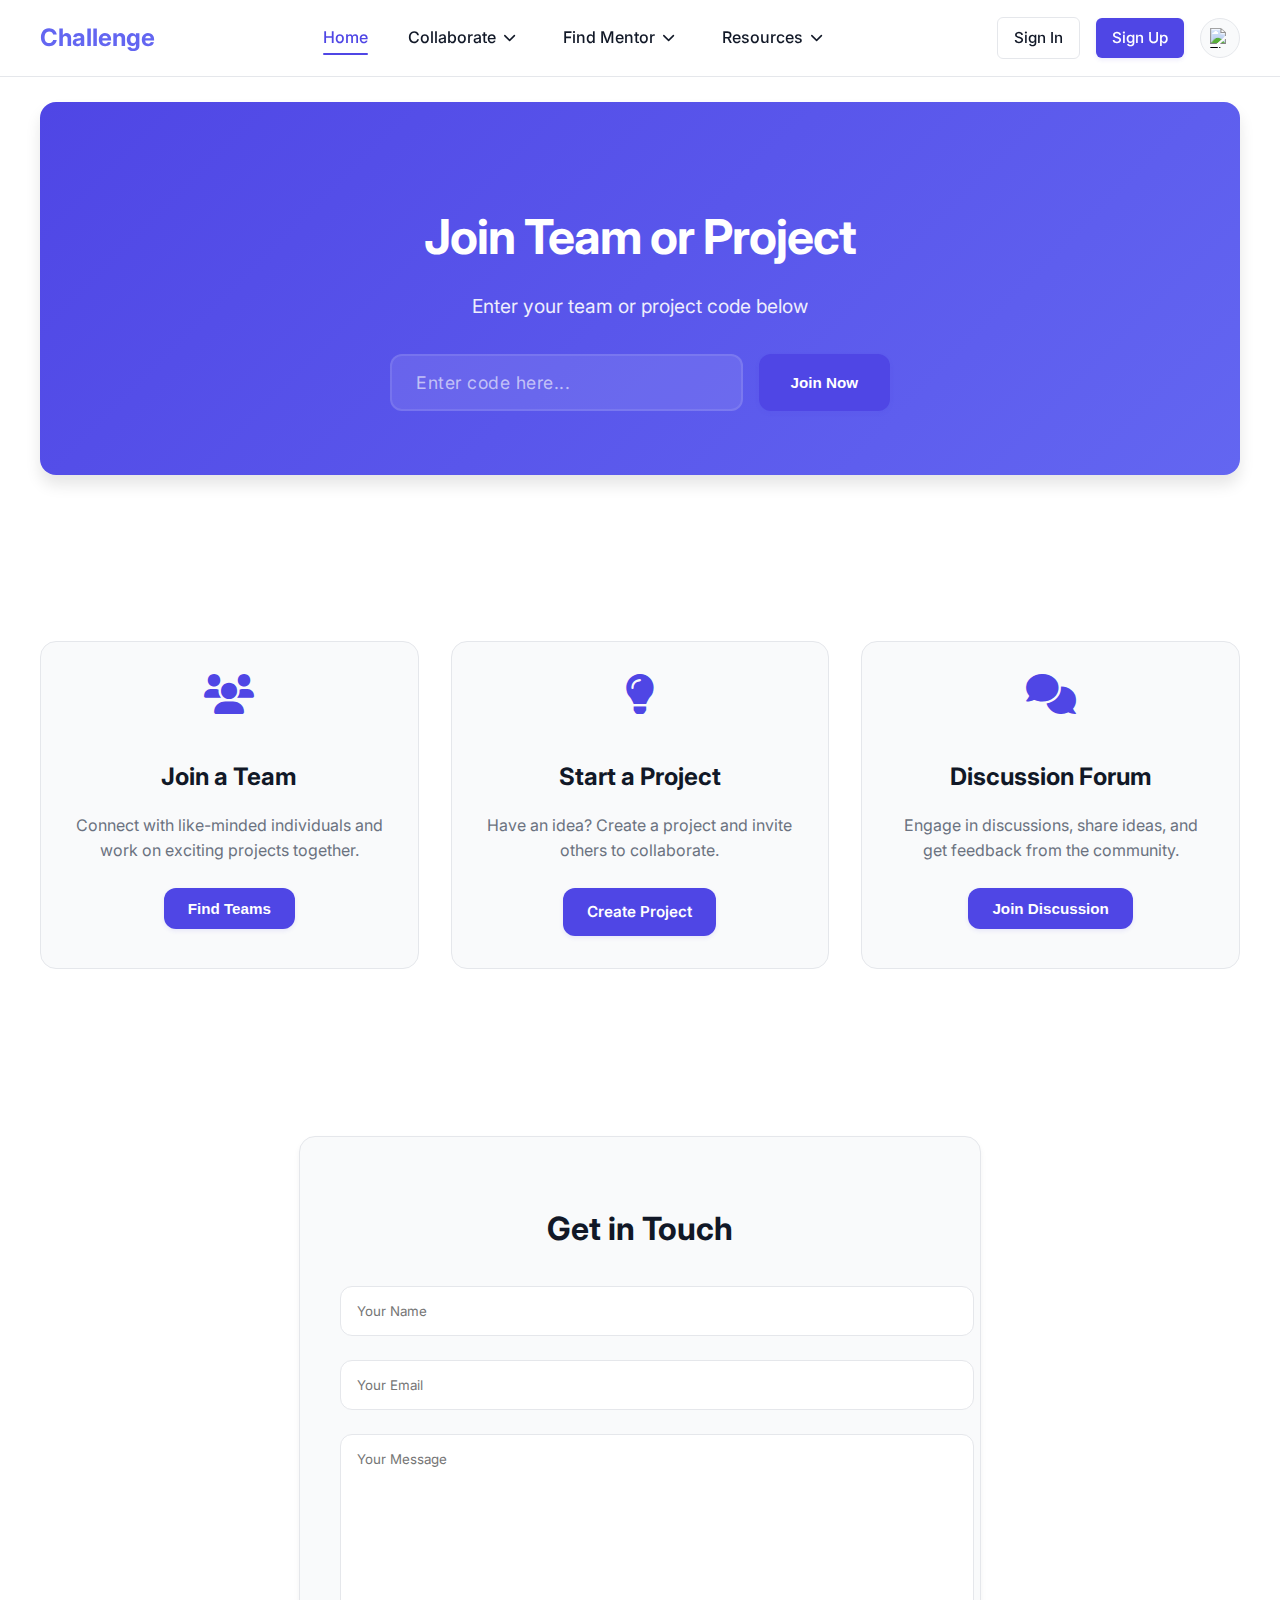
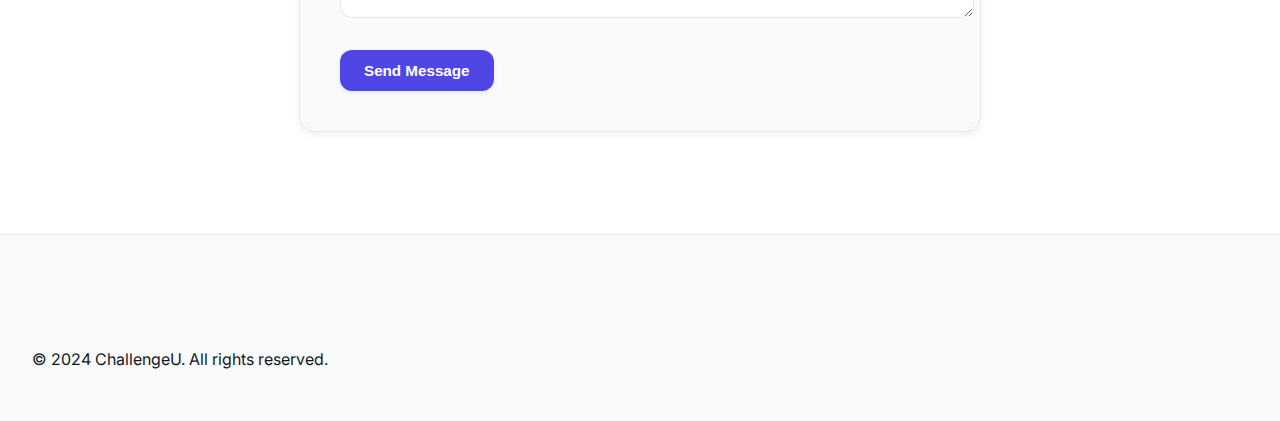
==== pages/collaborate.html @ b3f016cb "Added project files" ====
<!DOCTYPE html>
<html lang="en">
<head>
    <meta charset="UTF-8">
    <meta name="viewport" content="width=device-width, initial-scale=1.0">
    <title>ChallengeU - Collaborate</title>
    <link rel="stylesheet" href="../public/css/pages/styles.css">
    <link rel="stylesheet" href="../public/css/pages/collaborate.css">
    <link rel="stylesheet" href="https://cdnjs.cloudflare.com/ajax/libs/font-awesome/6.0.0/css/all.min.css">
    <link href="https://fonts.googleapis.com/css2?family=Inter:wght@400;500;600;700&display=swap" rel="stylesheet">
</head>
<body>
  <!-- Navigation -->
  <nav>
    <div class="nav-container">
        <div class="logo">Challenge</div>
        <button class="burger-menu" aria-label="Toggle menu">
            <span class="burger-line"></span>
            <span class="burger-line"></span>
            <span class="burger-line"></span>
        </button>
        <div class="nav-links">
            <a href="index.html" class="active">Home</a>
            <div class="nav-dropdown">
                <a href="pages/collaborate.html" class="dropdown-trigger">
                    Collaborate
                    <i class="fas fa-chevron-down"></i>
                </a>
                <div class="dropdown-menu">
                    <a href="pages/create-team.html" class="dropdown-item">
                        <i class="fas fa-plus-circle"></i>
                        <div class="dropdown-item-content">
                            <span class="dropdown-item-title">Create a Team</span>
                            <span class="item-description">Start your own team</span>
                        </div>
                    </a>
                    <a href="pages/collaborate.html#join-team" class="dropdown-item">
                        <i class="fas fa-users"></i>
                        <div class="dropdown-item-content">
                            <span class="dropdown-item-title">Join a Team</span>
                            <span class="item-description">Find existing teams</span>
                        </div>
                    </a>
                    <a href="pages/collaborate.html#browns-team" class="dropdown-item">
                        <i class="fas fa-user-friends"></i>
                        <div class="dropdown-item-content">
                            <span class="dropdown-item-title">Browns Team</span>
                            <span class="item-description">View Browns team</span>
                        </div>
                    </a>
                </div>
            </div>
            <div class="nav-dropdown">
                <a href="pages/find-mentor.html" class="dropdown-trigger">
                    Find Mentor
                    <i class="fas fa-chevron-down"></i>
                </a>
                <div class="dropdown-menu">
                    <a href="pages/find-mentor.html#browse" class="dropdown-item">
                        <i class="fas fa-search"></i>
                        <div class="dropdown-item-content">
                            <span class="dropdown-item-title">Browse Mentors</span>
                            <span class="item-description">Find your perfect mentor</span>
                        </div>
                    </a>
                    <a href="pages/join-as-mentor.html" class="dropdown-item">
                        <i class="fas fa-chalkboard-teacher"></i>
                        <div class="dropdown-item-content">
                            <span class="dropdown-item-title">Become a Mentor</span>
                            <span class="item-description">Share your expertise</span>
                        </div>
                    </a>
                    <a href="pages/find-mentor.html#mentorship-programs" class="dropdown-item">
                        <i class="fas fa-graduation-cap"></i>
                        <div class="dropdown-item-content">
                            <span class="dropdown-item-title">Mentorship Programs</span>
                            <span class="item-description">Structured learning paths</span>
                        </div>
                    </a>
                    <a href="pages/find-mentor.html#success-stories" class="dropdown-item">
                        <i class="fas fa-star"></i>
                        <div class="dropdown-item-content">
                            <span class="dropdown-item-title">Success Stories</span>
                            <span class="item-description">Real mentorship journeys</span>
                        </div>
                    </a>
                </div>
            </div>
            <div class="nav-dropdown">
                <a href="pages/resources.html" class="dropdown-trigger">
                    Resources
                    <i class="fas fa-chevron-down"></i>
                </a>
                <div class="dropdown-menu">
                    <a href="pages/resources.html#learning-paths" class="dropdown-item">
                        <i class="fas fa-road"></i>
                        <div class="dropdown-item-content">
                            <span class="dropdown-item-title">Learning Paths</span>
                            <span class="item-description">Guided learning journeys</span>
                        </div>
                    </a>
                    <a href="pages/resources.html#tutorials" class="dropdown-item">
                        <i class="fas fa-book-open"></i>
                        <div class="dropdown-item-content">
                            <span class="dropdown-item-title">Tutorials</span>
                            <span class="item-description">Step-by-step guides</span>
                        </div>
                    </a>
                    <a href="pages/resources.html#tools" class="dropdown-item">
                        <i class="fas fa-tools"></i>
                        <div class="dropdown-item-content">
                            <span class="dropdown-item-title">Tools & Resources</span>
                            <span class="item-description">Helpful resources</span>
                        </div>
                    </a>
                    <a href="pages/resources.html#articles" class="dropdown-item">
                        <i class="fas fa-newspaper"></i>
                        <div class="dropdown-item-content">
                            <span class="dropdown-item-title">Articles</span>
                            <span class="item-description">Latest insights</span>
                        </div>
                    </a>
                    <a href="pages/resources.html#community" class="dropdown-item">
                        <i class="fas fa-comments"></i>
                        <div class="dropdown-item-content">
                            <span class="dropdown-item-title">Community Forum</span>
                            <span class="item-description">Join the discussion</span>
                        </div>
                    </a>
                </div>
            </div>
        </div>
        <div class="auth-buttons">
            <a href="public/sign-in.html" class="btn-secondary">Sign In</a>
            <a href="public/sign-up.html" class="btn-primary">Sign Up</a>
            <button class="theme-toggle">
                <img src="assets/icons/theme-sun.svg" alt="Theme Toggle" />
            </button>
        </div>
    </div>
</nav>


    <main class="collaborate-main">
        <section class="hero-section">
            <h1>Join Team or Project</h1>
            <p>Enter your team or project code below</p>
            <div class="code-input-container">
                <input type="text" class="code-input" placeholder="Enter code here..." maxlength="8">
                <button class="btn-primary join-btn">Join Now</button>
            </div>
        </section>

        <section class="collaboration-options">
            <div class="collab-card">
                <i class="fas fa-users"></i>
                <h2>Join a Team</h2>
                <p>Connect with like-minded individuals and work on exciting projects together.</p>
                <button class="btn-primary">Find Teams</button>
            </div>

            <div class="collab-card">
                <i class="fas fa-lightbulb"></i>
                <h2>Start a Project</h2>
                <p>Have an idea? Create a project and invite others to collaborate.</p>
                <a href="create-team.html" class="btn-primary">Create Project</a>
            </div>

            <div class="collab-card">
                <i class="fas fa-comments"></i>
                <h2>Discussion Forum</h2>
                <p>Engage in discussions, share ideas, and get feedback from the community.</p>
                <button class="btn-primary">Join Discussion</button>
            </div>
        </section>

        <section class="contact-section">
            <h2>Get in Touch</h2>
            <form class="contact-form">
                <div class="form-group">
                    <input type="text" placeholder="Your Name" required>
                </div>
                <div class="form-group">
                    <input type="email" placeholder="Your Email" required>
                </div>
                <div class="form-group">
                    <textarea placeholder="Your Message" required></textarea>
                </div>
                <button type="submit" class="btn-primary">Send Message</button>
            </form>
        </section>
    </main>

    <footer class="footer">
        <p>&copy; 2024 ChallengeU. All rights reserved.</p>
    </footer>

    <script src="../public/js/script.js"></script>
</body>
</html>
---- public/css/pages/styles.css ----
:root {
    /* Light Mode Colors (Default) */
    --primary-color: #4F46E5;
    --secondary-color: #6366F1;
    --background: #ffffff;
    --light-background: #F9FAFB;
    --text-color: #111827;
    --light-text: #6B7280;
    --border-color: #E5E7EB;
    --hover-background: #F3F4F6;
    --border-radius: 16px;
    --button-radius: 12px;
    --card-shadow: 0 4px 6px rgba(0, 0, 0, 0.05);
    --hover-shadow: 0 10px 15px rgba(0, 0, 0, 0.1);
    --button-shadow: 0 2px 4px rgba(79, 70, 229, 0.1);
    --container-width: 1200px;
    --section-spacing: clamp(4rem, 8vw, 8rem);
    --header-height: 76px;
    --transition: all 0.3s cubic-bezier(0.4, 0, 0.2, 1);
    --container-padding-desktop: 2rem;
    --container-padding-tablet: 1.5rem;
    --container-padding-mobile: 1rem;
    --section-spacing-desktop: clamp(4rem, 8vw, 8rem);
    --section-spacing-tablet: 4rem;
    --section-spacing-mobile: 3rem;
    --card-padding-desktop: 2.5rem;
    --card-padding-tablet: 2rem;
    --card-padding-mobile: 1.5rem;
}

/* Dark Mode Colors */
body.dark-mode {
    --background: #111827;
    --light-background: #1F2937;
    --text-color: #F9FAFB;
    --light-text: #D1D5DB;
    --border-color: #374151;
    --card-shadow: 0 4px 6px rgba(0, 0, 0, 0.2);
    --hover-shadow: 0 10px 15px rgba(0, 0, 0, 0.3);
}

/* Base Styles */
body {
    font-family: 'Inter', sans-serif;
    line-height: 1.6;
    color: var(--text-color);
    background: var(--background);
    overflow-x: hidden;
    margin: 0;
    padding: 0;
    box-sizing: border-box;
    transition: background-color 0.3s ease, color 0.3s ease;
}

/* Navigation Improvements */
nav {
    background: rgba(255, 255, 255, 0.98);
    backdrop-filter: blur(10px);
    border-bottom: 1px solid var(--border-color);
    position: fixed;
    width: 100%;
    height: var(--header-height);
    top: 0;
    left: 0;
    z-index: 1000;
}

.nav-container {
    max-width: var(--container-width);
    margin: 0 auto;
    padding: 0 2rem;
    height: 100%;
    display: flex;
    align-items: center;
    justify-content: space-between;
    gap: 2rem;
}

.logo {
    font-size: 1.5rem;
    font-weight: 700;
    color: var(--secondary-color);
    text-decoration: none;
}

.nav-links {
    display: flex;
    align-items: center;
    gap: 2rem;
}

.nav-links a {
    color: var(--text-color);
    text-decoration: none;
    font-weight: 500;
    transition: color 0.3s ease;
    position: relative;
}

.nav-links a:hover {
    color: var(--primary-color);
}

.nav-links a.active {
    color: var(--primary-color);
}

.nav-links a.active::after {
    content: '';
    position: absolute;
    bottom: -4px;
    left: 0;
    width: 100%;
    height: 2px;
    background: var(--primary-color);
    border-radius: 2px;
}

.auth-buttons {
    display: flex;
    align-items: center;
    gap: 1rem;
}

.auth-buttons a {
    text-decoration: none;
    display: inline-flex;
    align-items: center;
    justify-content: center;
    padding: 8px 16px;
    border-radius: 6px;
    font-weight: 500;
    transition: all 0.3s ease;
    cursor: pointer;
}

.auth-buttons a.btn-primary {
    background: var(--primary-color);
    color: white;
    border: none;
}

.auth-buttons a.btn-secondary {
    background-color: white !important;
    color: var(--text-color);
    border: 1.5px solid var(--border-color);
}

.auth-buttons a.btn-primary:hover {
    background: var(--secondary-color);
}

.auth-buttons a.btn-secondary:hover {
    border-color: var(--primary-color);
    color: var(--primary-color);
    transform: translateY(-2px);
    background: rgba(79, 70, 229, 0.05) !important;
}

/* Burger Menu */
.burger-menu {
    display: none;
    background: none;
    border: none;
    padding: 0.5rem;
    cursor: pointer;
    position: relative;
    z-index: 1000;
}

.burger-line {
    display: block;
    width: 24px;
    height: 2px;
    background: var(--text-color);
    margin: 5px 0;
    transition: transform 0.3s ease-in-out,
                opacity 0.3s ease-in-out;
}

/* Mobile Navigation */
@media (max-width: 768px) {
    .burger-menu {
        display: block;
    }

    .nav-container {
        padding: 1rem;
    }

    .nav-links {
        position: fixed;
        top: var(--header-height);
        left: 0;
        right: 0;
        background: var(--background);
        padding: 1rem;
        flex-direction: column;
        gap: 0.5rem;
        transform: translateY(-100%);
        opacity: 0;
        visibility: hidden;
        transition: all 0.3s ease-in-out;
        border-bottom: 1px solid var(--border-color);
        backdrop-filter: blur(10px);
    }

    .nav-links.active {
        transform: translateY(0);
        opacity: 1;
        visibility: visible;
    }

    .nav-links a {
        width: 100%;
        padding: 0.75rem;
        text-align: center;
    }

    .auth-buttons {
        margin-top: 1rem;
        padding-top: 1rem;
        border-top: 1px solid var(--border-color);
        width: 100%;
        justify-content: center;
        gap: 0.75rem;
    }

    /* Burger Animation */
    .burger-menu.active .burger-line:nth-child(1) {
        transform: translateY(7px) rotate(45deg);
    }

    .burger-menu.active .burger-line:nth-child(2) {
        opacity: 0;
    }

    .burger-menu.active .burger-line:nth-child(3) {
        transform: translateY(-7px) rotate(-45deg);
    }
}

/* Dark Mode Navigation */
body.dark-mode .burger-line {
    background: var(--text-color);
}

body.dark-mode .nav-links {
    background: rgba(15, 23, 42, 0.98);
    border-color: rgba(51, 65, 85, 0.5);
}

/* Button Styles */
.btn-primary,
.btn-secondary {
    padding: 0.75rem 1.5rem;
    border-radius: var(--button-radius);
    font-weight: 600;
    font-size: 0.95rem;
    display: inline-flex;
    align-items: center;
    gap: 0.5rem;
    transition: var(--transition);
    cursor: pointer;
    white-space: nowrap;
    border: none;
}

.btn-primary {
    background: var(--primary-color);
    color: white;
    box-shadow: var(--button-shadow);
    text-decoration: none;
}

.btn-primary:hover {
    background: var(--secondary-color);
    transform: translateY(-2px);
    box-shadow: 0 4px 12px rgba(79, 70, 229, 0.2);
}

.btn-secondary {
    background-color: white !important;
    color: var(--text-color);
    border: 1.5px solid var(--border-color);
}

.btn-secondary:hover {
    border-color: var(--primary-color);
    color: var(--primary-color);
    transform: translateY(-2px);
    background: rgba(79, 70, 229, 0.05) !important;
}

/* Hero Section Refinements */
.hero {
    min-height: calc(100vh - var(--header-height));
   
    display: flex;
    align-items: center;
    justify-content: center;
    padding: 4rem 2rem;
    background: linear-gradient(180deg, rgba(79, 70, 229, 0.03) 0%, rgba(79, 70, 229, 0.08) 100%);
    position: relative;
    overflow: hidden;
}

.hero-content {
    max-width: 800px;
    width: 100%;
    text-align: center;
    position: relative;
    z-index: 1;
    animation: fadeIn 0.8s ease-out;
}

.badge {
    display: inline-flex;
    align-items: center;
    padding: 12px 24px;
    background: linear-gradient(135deg, rgba(79, 70, 229, 0.1), rgba(147, 51, 234, 0.1));
    color: var(--primary-color);
    border-radius: 100px;
    font-weight: 600;
    font-size: 14px;
    margin-bottom: 2rem;
    gap: 0.75rem;
    backdrop-filter: blur(8px);
    border: 1px solid rgba(79, 70, 229, 0.15);
    box-shadow: 0 2px 10px rgba(79, 70, 229, 0.05);
    transition: all 0.3s ease;
    text-transform: uppercase;
    letter-spacing: 0.75px;
}

.badge:hover {
    transform: translateY(-1px);
    box-shadow: 0 4px 15px rgba(79, 70, 229, 0.1);
    background: linear-gradient(135deg, rgba(79, 70, 229, 0.15), rgba(147, 51, 234, 0.15));
}

.badge i {
    font-size: 16px;
    background: linear-gradient(45deg, var(--primary-color), #9333ea);
    -webkit-background-clip: text;
    background-clip: text;
    -webkit-text-fill-color: transparent;
    color: transparent;
}

.hero h1 {
    font-size: clamp(2.5rem, 6vw, 4rem);
    line-height: 1.2;
    margin: 0 0 1.5rem;
    font-weight: 800;
    letter-spacing: -0.02em;
    background: linear-gradient(135deg, var(--text-color) 0%, var(--primary-color) 60%);
    -webkit-background-clip: text;
    -webkit-text-fill-color: transparent;
    background-clip: text;
}

.hero h1 .highlight {
    background: linear-gradient(135deg, var(--primary-color) 0%, #A855F7 100%);
    -webkit-background-clip: text;
    -webkit-text-fill-color: transparent;
    background-clip: text;
    position: relative;
    display: inline-block;
}

.hero h1 .highlight::after {
    content: '';
    position: absolute;
    bottom: -4px;
    left: 0;
    width: 100%;
    height: 2px;
    background: linear-gradient(90deg, var(--primary-color), #A855F7);
    opacity: 0.3;
}

.hero h1 br {
    display: none;
}

@media (min-width: 768px) {
    .hero h1 br {
        display: block;
    }
}

.hero p {
    font-size: clamp(1rem, 2vw, 1.25rem);
    color: var(--light-text);
    max-width: 700px;
    margin: 0 auto 3rem;
    line-height: 1.7;
    padding: 0 1rem;
}

.hero-buttons {
    display: flex;
    gap: 1rem;
    justify-content: center;
    padding: 0 1rem;
}

.hero-buttons button {
    flex: 1;
    max-width: 240px;
    justify-content: center;
}

/* Features Section Refinements */
.features,
.why-us {
    padding: var(--section-spacing) var(--container-padding-desktop);
    background: var(--light-background);
    position: relative;
}

.why-us {
    background: var(--background);
}

.section-header {
    text-align: center;
    max-width: 600px;
    margin: 0 auto 4rem;
    padding: 0 1rem;
}

.section-header h2 {
    font-size: clamp(2rem, 4vw, 2.5rem);
    margin-bottom: 1rem;
    display: flex;
    align-items: center;
    justify-content: center;
    gap: 0.75rem;
    color: var(--text-color);
    font-weight: 700;
    line-height: 1.2;
}

.section-header h2 img {
    width: 28px;
    height: 28px;
}

.section-header p {
    color: var(--light-text);
    font-size: clamp(1rem, 2vw, 1.125rem);
    line-height: 1.6;
}

.features-grid {
    display: grid;
    grid-template-columns: repeat(auto-fit, minmax(300px, 1fr));
    gap: 2rem;
    max-width: var(--container-width);
    margin: 0 auto;
    padding: 0 1rem;
}

.feature-card {
    background: var(--background);
    border-radius: var(--border-radius);
    padding: 2.5rem;
    border: 1px solid var(--border-color);
    transition: var(--transition);
    display: flex;
    flex-direction: column;
    gap: 1.5rem;
    position: relative;
    overflow: hidden;
}

.feature-card::before {
    content: '';
    position: absolute;
    inset: 0;
    background: linear-gradient(135deg, transparent, rgba(79, 70, 229, 0.03));
    opacity: 0;
    transition: var(--transition);
}

.feature-card:hover::before {
    opacity: 1;
}

.feature-card:hover {
    transform: translateY(-5px);
    border-color: var(--primary-color);
    box-shadow: var(--hover-shadow);
}

.feature-card .icon {
    width: 56px;
    height: 56px;
    background: rgba(79, 70, 229, 0.05);
    border-radius: 16px;
    display: flex;
    align-items: center;
    justify-content: center;
    transition: var(--transition);
}

.feature-card .icon img {
    width: 28px;
    height: 28px;
    transition: var(--transition);
}

.feature-card:hover .icon {
    background: var(--primary-color);
}

.feature-card:hover .icon img {
    filter: brightness(0) invert(1);
}

.feature-card h3 {
    font-size: 1.25rem;
    font-weight: 600;
    color: var(--text-color);
    margin: 0;
    line-height: 1.4;
}

.feature-card p {
    color: var(--light-text);
    line-height: 1.6;
    margin: 0;
    font-size: 1rem;
}

/* Responsive Improvements for Features */
@media (max-width: 1024px) {
    .features-grid {
        grid-template-columns: repeat(auto-fit, minmax(280px, 1fr));
        gap: 1.5rem;
    }

    .feature-card {
        padding: 2rem;
    }
}

@media (max-width: 768px) {
    .features,
    .why-us {
        padding: var(--section-spacing-mobile) var(--container-padding-mobile);
    }

    .section-header {
        margin-bottom: 2.5rem;
    }

    .features-grid {
        grid-template-columns: 1fr;
        max-width: 500px;
    }

    .feature-card {
        padding: 1.75rem;
    }

    .feature-card .icon {
        width: 48px;
        height: 48px;
    }

    .feature-card .icon img {
        width: 24px;
        height: 24px;
    }
}

@media (max-width: 480px) {
    .features,
    .why-us {
        padding: 3rem 1rem;
    }

    .section-header {
        margin-bottom: 2rem;
    }

    .section-header h2 {
        font-size: 1.75rem;
    }

    .section-header h2 img {
        width: 24px;
        height: 24px;
    }

    .feature-card {
        padding: 1.5rem;
        gap: 1rem;
    }

    .feature-card h3 {
        font-size: 1.125rem;
    }

    .feature-card p {
        font-size: 0.875rem;
    }
}

/* Dark Mode Improvements */
body.dark-mode .features {
    background: rgba(30, 41, 59, 0.5);
}

body.dark-mode .why-us {
    background: rgba(15, 23, 42, 0.5);
}

body.dark-mode .feature-card {
    background: rgba(30, 41, 59, 0.7);
    backdrop-filter: blur(12px);
    border-color: rgba(51, 65, 85, 0.5);
}

body.dark-mode .feature-card:hover {
    border-color: var(--primary-color);
}

body.dark-mode .feature-card .icon {
    background: rgba(79, 70, 229, 0.1);
}

/* Mobile Menu Improvements */
@media (max-width: 768px) {
    nav {
        height: auto;
        padding: 1rem;
    }

    .nav-container {
        padding: 0 1rem;
        flex-wrap: wrap;
    }

    .mobile-menu-button {
        display: block;
        margin-left: auto;
    }

    .nav-links {
        width: 100%;
        display: none;
        flex-direction: column;
        padding: 1rem 0;
        gap: 0.5rem;
    }

    .nav-links.active {
        display: flex;
    }

    .nav-links a {
        width: 100%;
        text-align: center;
        padding: 0.75rem;
    }

    .auth-buttons {
        width: 100%;
        justify-content: center;
        gap: 0.75rem;
        flex-wrap: wrap;
    }

    .hero {
        padding: 3rem 1rem;
        margin-top: calc(var(--header-height) - 1rem);
    }

    .hero-buttons {
        flex-direction: column;
    }

    .hero-buttons button {
        max-width: 100%;
    }

    .features {
        padding: var(--section-spacing-mobile) 1rem;
    }

    .section-header {
        margin-bottom: 2rem;
    }
}

@media (max-width: 480px) {
    .nav-container {
        padding: 0 0.75rem;
    }

    .logo {
        font-size: 1.25rem;
    }

    .hero {
        padding: 2rem 0.75rem;
    }

    .hero h1 {
        font-size: 1.75rem;
        padding: 0 0.5rem;
    }

    .hero p {
        font-size: 0.875rem;
        padding: 0 0.5rem;
    }

    .badge {
        padding: 0.375rem 0.75rem;
        font-size: 0.75rem;
    }

    .section-header h2 {
        font-size: 1.5rem;
    }

    .section-header h2 img {
        width: 24px;
        height: 24px;
    }

    .feature-card {
        padding: 1.5rem;
        gap: 1rem;
    }

    .feature-card h3 {
        font-size: 1.125rem;
    }

    .feature-card p {
        font-size: 0.875rem;
    }
}

/* Responsive Design */
@media (max-width: 1200px) {
    .container,
    .nav-container,
    .features-grid,
    .steps {
        max-width: 960px;
        padding-left: var(--container-padding-tablet);
        padding-right: var(--container-padding-tablet);
    }

    .hero h1 {
        font-size: clamp(2.5rem, 5vw, 4rem);
    }
}

@media (max-width: 1024px) {
    :root {
        --section-spacing: var(--section-spacing-tablet);
    }

    .container,
    .nav-container,
    .features-grid,
    .steps {
        max-width: 720px;
    }

    .features-grid,
    .steps {
        grid-template-columns: repeat(2, 1fr);
        gap: 1.5rem;
    }

    .feature-card,
    .step {
        padding: var(--card-padding-tablet);
    }

    .hero-content {
        max-width: 720px;
    }

    .hero h1 br,
    .hero p br {
        display: none;
    }
}

@media (max-width: 768px) {
    :root {
        --section-spacing: var(--section-spacing-mobile);
    }

    /* Navigation Improvements */
    nav {
        height: auto;
        padding: 0.75rem;
        position: fixed;
        top: 0;
        left: 0;
        width: 100%;
        background: rgba(255, 255, 255, 0.98);
        backdrop-filter: blur(10px);
    }

    .nav-container {
        flex-direction: column;
        gap: 0.75rem;
        padding: 0.5rem;
    }

    .logo {
        font-size: 1.25rem;
    }

    .nav-links {
        display: none;
        width: 100%;
        flex-direction: column;
        gap: 0.5rem;
        padding: 1rem 0;
    }

    .nav-links.active {
        display: flex;
    }

    .nav-links a {
        width: 100%;
        text-align: center;
        padding: 0.75rem;
    }

    .auth-buttons {
        width: 100%;
        justify-content: center;
        gap: 0.75rem;
    }

    .mobile-menu-button {
        display: block;
        position: absolute;
        right: 1rem;
        top: 1rem;
    }

    /* Hero Section Improvements */
    .hero {
        padding: calc(var(--header-height) + 2rem) var(--container-padding-mobile) 3rem;
        text-align: center;
        min-height: auto;
    }

    .hero-content {
        padding: 0;
    }

    .badge {
        font-size: 0.875rem;
        padding: 0.5rem 1rem;
        margin-bottom: 1.5rem;
    }

    .hero h1 {
        font-size: clamp(2rem, 7vw, 2.5rem);
        margin-bottom: 1rem;
    }

    .hero p {
        font-size: 1rem;
        margin-bottom: 2rem;
        padding: 0;
    }

    .hero-buttons {
        flex-direction: column;
        gap: 1rem;
        padding: 0;
    }

    .hero-buttons button {
        width: 100%;
        justify-content: center;
    }

    /* Features Section Improvements */
    .features-grid,
    .steps {
        grid-template-columns: 1fr;
        gap: 1.25rem;
        padding: 0 var(--container-padding-mobile);
    }

    .feature-card,
    .step {
        padding: var(--card-padding-mobile);
    }

    .feature-card {
        text-align: center;
    }

    .icon {
        margin: 0 auto;
        width: 48px;
        height: 48px;
    }

    .icon img {
        width: 20px;
        height: 20px;
    }

    /* Section Headers */
    .section-header {
        margin-bottom: 2rem;
        padding: 0 var(--container-padding-mobile);
    }

    .section-header h2 {
        font-size: 2rem;
        margin-bottom: 0.75rem;
    }

    .section-header p {
        font-size: 1rem;
    }
}

@media (max-width: 480px) {
    :root {
        --container-padding-mobile: 0.75rem;
        --card-padding-mobile: 1.25rem;
    }

    .nav-container {
        padding: 0.5rem var(--container-padding-mobile);
    }

    .auth-buttons {
        flex-wrap: wrap;
    }

    .btn-primary,
    .btn-secondary {
        width: 100%;
        padding: 0.625rem 1rem;
        font-size: 0.875rem;
    }

    .hero {
        padding-top: calc(var(--header-height) + 1.5rem);
        padding-bottom: 2rem;
    }

    .hero h1 {
        font-size: 1.75rem;
    }

    .feature-card,
    .step {
        padding: 1rem;
    }

    .icon {
        width: 40px;
        height: 40px;
    }

    .icon img {
        width: 16px;
        height: 16px;
    }

    .footer-links {
        flex-direction: column;
        gap: 1rem;
    }

    .social-links {
        gap: 1rem;
    }

    .social-icon {
        width: 36px;
        height: 36px;
        color: var(--secondary-color);
    }
}

/* Dark Mode Mobile Improvements */
@media (max-width: 768px) {
    body.dark-mode nav {
        background: rgba(17, 24, 39, 0.98);
    }

    body.dark-mode .nav-links {
        background: var(--background);
        border-top: 1px solid var(--border-color);
    }

    body.dark-mode .feature-card,
    body.dark-mode .step {
        background: rgba(31, 41, 55, 0.7);
    }
}

/* Mobile Menu Styles */
@media (max-width: 768px) {
    .mobile-menu-button {
        display: block;
    }

    .nav-links {
        position: fixed;
        top: var(--header-height);
        left: 0;
        width: 100%;
        height: calc(100vh - var(--header-height));
        background: var(--background);
        padding: 2rem;
        flex-direction: column;
        gap: 2rem;
        transform: translateX(-100%);
        transition: transform 0.3s ease-in-out;
        z-index: 90;
    }

    .nav-links.active {
        transform: translateX(0);
    }

    .nav-links a {
        width: 100%;
        text-align: center;
        padding: 1rem;
    }
}

/* How to Join Section */
.how-to-join {
    padding: 6rem 2rem;
    background: var(--light-background);
    text-align: center;
}

.steps {
    display: grid;
    grid-template-columns: repeat(auto-fit, minmax(280px, 1fr));
    gap: 2rem;
    max-width: var(--container-width);
    margin: 4rem auto;
    padding: 0 1rem;
}

.step {
    background: var(--background);
    padding: 2.5rem;
    border-radius: var(--border-radius);
    border: 1px solid var(--border-color);
    transition: var(--transition);
    text-align: left;
}

.step:hover {
    transform: translateY(-5px);
    border-color: var(--primary-color);
    box-shadow: 0 10px 30px rgba(0, 0, 0, 0.1);
}

.step-number {
    display: inline-block;
    padding: 0.5rem 1rem;
    background: rgba(79, 70, 229, 0.1);
    color: var(--primary-color);
    border-radius: 20px;
    font-weight: 600;
    margin-bottom: 1.5rem;
}

.step h3 {
    margin: 0 0 1rem;
    font-size: 1.25rem;
    color: var(--text-color);
}

.step p {
    margin: 0;
    color: var(--light-text);
    line-height: 1.6;
}

/* Join Button Container */
.join-button-container {
    display: flex;
    justify-content: center;
    align-items: center;
    width: 100%;
    padding: 2rem 0;
}

.join-button {
    display: inline-flex;
    align-items: center;
    justify-content: center;
    gap: 0.75rem;
    padding: 1.25rem 3rem;
    font-size: 1.25rem;
    font-weight: 600;
    color: white;
    background: linear-gradient(135deg, var(--primary-color), var(--secondary-color));
    border: none;
    border-radius: var(--button-radius);
    cursor: pointer;
    transition: var(--transition);
    text-decoration: none;
    box-shadow: 0 4px 12px rgba(79, 70, 229, 0.25);
    margin: 0 auto;
}

.join-button:hover {
    transform: translateY(-2px);
    box-shadow: 0 6px 20px rgba(79, 70, 229, 0.35);
}

/* Footer Improvements */
footer {
    background: var(--light-background);
    padding: 6rem 2rem 2rem;
    margin-top: 0;
    border-top: 1px solid var(--border-color);
}

.footer-content {
    max-width: var(--container-width);
    margin: 0 auto;
    display: grid;
    grid-template-columns: repeat(auto-fit, minmax(200px, 1fr));
    gap: 4rem;
    justify-content: center;
}

.footer-section {
    text-align: center;
}

.footer-section h4 {
    font-size: 1.25rem;
    font-weight: 600;
    margin-bottom: 1.5rem;
    color: var(--text-color);
}

.footer-section ul {
    list-style: none;
    padding: 0;
    margin: 0;
}

.footer-section ul li {
    margin-bottom: 1rem;
}

.footer-section a {
    color: var(--light-text);
    text-decoration: none;
    transition: var(--transition);
    font-size: 0.95rem;
}

.footer-section a:hover {
    color: var(--primary-color);
}

.social-links {
    display: flex;
    gap: 1.5rem;
    justify-content: center;
    margin-top: 1.5rem;
    flex-wrap: wrap;
}

.social-icon {
    width: 40px;
    height: 40px;
    border-radius: 50%;
    background: #333333;
    display: flex;
    align-items: center;
    justify-content: center;
    transition: var(--transition);
    border: none;
}

.social-icon img {
    width: 20px;
    height: 20px;
    filter: brightness(0) invert(1);
}

.social-icon:hover {
    background: var(--secondary-color);
    transform: translateY(-2px);
}

.social-icon:hover img {
    filter: brightness(0) invert(1);
}

.footer-bottom {
    max-width: var(--container-width);
    margin: 2rem auto 0;
    padding: 2rem 0;
    border-top: 1px solid var(--border-color);
    text-align: center;
    color: var(--light-text);
}

/* Dark Mode Improvements */
body.dark-mode {
    --background: #111827;
    --light-background: #1F2937;
    --text-color: #F9FAFB;
    --light-text: #D1D5DB;
    --border-color: #374151;
    --card-shadow: 0 4px 6px rgba(0, 0, 0, 0.2);
    --hover-shadow: 0 10px 15px rgba(0, 0, 0, 0.3);
}

body.dark-mode .feature-card {
    background: rgba(31, 41, 55, 0.7);
    backdrop-filter: blur(10px);
}

body.dark-mode .btn-secondary {
    background: rgba(31, 41, 55, 0.7);
    border-color: #374151;
}

/* Enhanced Animations */
@keyframes fadeIn {
    from {
        opacity: 0;
        transform: translateY(20px);
    }
    to {
        opacity: 1;
        transform: translateY(0);
    }
}

/* Section Headers */
.section-header {
    text-align: center;
    max-width: 600px;
    margin: 0 auto 4rem;
    animation: fadeIn 0.6s ease-out forwards;
}

.section-header h2 {
    font-size: 2.5rem;
    margin-bottom: 1rem;
    display: flex;
    align-items: center;
    justify-content: center;
    gap: 0.75rem;
    letter-spacing: -0.02em;
}

.section-header p {
    color: var(--light-text);
    font-size: 1.125rem;
}

/* Theme Toggle Button */
.theme-toggle {
    background: none;
    border: none;
    padding: 0.5rem;
    cursor: pointer;
    display: flex;
    align-items: center;
    justify-content: center;
    width: 40px;
    height: 40px;
    border-radius: 50%;
    transition: var(--transition);
    position: relative;
    background: var(--light-background);
    border: 1px solid var(--border-color);
}

.theme-toggle:hover {
    background: var(--hover-background);
    transform: translateY(-2px);
}

.theme-toggle img {
    width: 20px;
    height: 20px;
    transition: all 0.3s ease;
}

.theme-toggle:hover img {
    transform: rotate(15deg);
}

body.dark-mode .theme-toggle {
    background: rgba(30, 41, 59, 0.7);
    border-color: var(--border-color);
}

body.dark-mode .theme-toggle:hover {
    background: rgba(30, 41, 59, 0.9);
}

body.dark-mode .theme-toggle img {
    filter: brightness(0.8) invert(1);
}

/* Theme Toggle Animation */
@keyframes rotate {
    0% {
        transform: rotate(0deg);
    }
    100% {
        transform: rotate(360deg);
    }
}

.theme-toggle img.rotate {
    animation: rotate 0.3s ease-in-out;
}

.theme-toggle img {
    width: 20px;
    height: 20px;
    transition: all 0.3s ease;
}

/* Section Spacing and Transitions */
section {
    padding: var(--section-spacing) 0;
    position: relative;
    overflow: hidden;
}

.why-us {
    background: var(--light-background);
    padding: 6rem 0;
    position: relative;
}

.why-us::before {
    content: '';
    position: absolute;
    top: 0;
    left: 0;
    right: 0;
    height: 1px;
    background: var(--border-color);
}

.why-us::after {
    content: '';
    position: absolute;
    bottom: 0;
    left: 0;
    right: 0;
    height: 1px;
    background: var(--border-color);
}

.why-us .features-grid {
    margin-top: 3rem;
}

.how-to-join {
    padding-top: 6rem;
    margin-top: 2rem;
    background: var(--background);
    position: relative;
}

/* Dark Mode Improvements */
body.dark-mode .why-us {
    background: var(--dark-background);
}

body.dark-mode .why-us::before,
body.dark-mode .why-us::after {
    background: rgba(255, 255, 255, 0.1);
}

/* Responsive Improvements */
@media (max-width: 768px) {
    .hero {
        min-height: calc(100vh - var(--header-height));
        padding: calc(var(--header-height) + 2rem) var(--container-padding-mobile) 3rem;
    }

    .hero-content {
        padding: 0;
    }

    .badge {
        padding: 0.5rem 1rem;
        font-size: 0.75rem;
        margin-bottom: 1.5rem;
    }

    .hero h1 {
        font-size: clamp(2rem, 7vw, 2.5rem);
        margin-bottom: 1rem;
    }

    .hero p {
        font-size: 1rem;
        margin-bottom: 2rem;
        padding: 0 0.5rem;
    }

    .hero-buttons {
        flex-direction: column;
        padding: 0 1rem;
    }

    .hero-buttons button {
        width: 100%;
        min-width: unset;
    }

    .features {
        padding: var(--section-spacing-mobile) var(--container-padding-mobile);
    }

    .feature-card {
        padding: var(--card-padding-mobile);
    }
}

@media (max-width: 480px) {
    .hero {
        padding-top: calc(var(--header-height) + 1.5rem);
    }

    .hero h1 {
        font-size: 1.75rem;
        line-height: 1.3;
    }

    .badge {
        padding: 0.375rem 0.75rem;
        font-size: 0.75rem;
    }

    .feature-card {
        padding: 1.25rem;
    }
}

/* Dark Mode Improvements */
body.dark-mode {
    --background: #111827;
    --light-background: #1F2937;
    --text-color: #F9FAFB;
    --light-text: #D1D5DB;
    --border-color: #374151;
    --card-shadow: 0 4px 6px rgba(0, 0, 0, 0.2);
    --hover-shadow: 0 10px 15px rgba(0, 0, 0, 0.3);
}

body.dark-mode .feature-card {
    background: rgba(31, 41, 55, 0.7);
    backdrop-filter: blur(10px);
}

body.dark-mode .btn-secondary {
    background: rgba(31, 41, 55, 0.7);
    border-color: #374151;
}

/* Dropdown Menu Styles */
.nav-dropdown {
    position: relative;
    height: 100%;
    display: flex;
    align-items: center;
}

.dropdown-trigger {
    display: flex;
    align-items: center;
    gap: 0.5rem;
    color: var(--text-color);
    text-decoration: none;
    font-weight: 500;
    padding: 0.5rem;
    transition: all 0.3s ease;
    position: relative;
}

.dropdown-trigger:hover {
    color: var(--primary-color);
}

.dropdown-trigger i {
    font-size: 0.8rem;
    transition: transform 0.3s ease;
}

.nav-dropdown:hover .dropdown-trigger i {
    transform: rotate(180deg);
}

.dropdown-menu {
    position: absolute;
    top: calc(100% - 5px);
    left: 50%;
    transform: translateX(-50%) translateY(10px);
    background: var(--background);
    border-radius: 16px;
    width: 300px;
    padding: 0.75rem;
    box-shadow: 0 4px 6px -1px rgba(0, 0, 0, 0.1), 
                0 2px 4px -1px rgba(0, 0, 0, 0.06),
                0 20px 25px -5px rgba(0, 0, 0, 0.1);
    border: 1px solid var(--border-color);
    opacity: 0;
    visibility: hidden;
    transition: opacity 0.2s ease, transform 0.2s ease, visibility 0s linear 0.2s;
    z-index: 100;
    pointer-events: none;
}

.nav-dropdown::after {
    content: '';
    position: absolute;
    top: 100%;
    left: 0;
    width: 100%;
    height: 20px;
    background: transparent;
}

.dropdown-menu::before {
    content: '';
    position: absolute;
    top: -20px;
    left: 0;
    width: 100%;
    height: 20px;
    background: transparent;
}

.nav-dropdown:hover .dropdown-menu {
    opacity: 1;
    visibility: visible;
    transform: translateX(-50%) translateY(5px);
    pointer-events: auto;
    transition: opacity 0.2s ease, transform 0.2s ease, visibility 0s linear 0s;
}

/* Prevent dropdown from closing when moving to menu */
.nav-dropdown:hover .dropdown-menu,
.dropdown-menu:hover {
    opacity: 1;
    visibility: visible;
    pointer-events: auto;
    transition-delay: 0s;
}

.dropdown-item {
    display: grid;
    grid-template-columns: auto 1fr;
    align-items: start;
    padding: 0.875rem;
    color: var(--text-color);
    text-decoration: none;
    border-radius: 8px;
    transition: all 0.2s ease;
    gap: 0.875rem;
    position: relative;
    z-index: 1;
}

.dropdown-item i {
    color: var(--primary-color);
    font-size: 1.1rem;
    margin-top: 0.125rem;
    transition: transform 0.2s ease;
}

.dropdown-item:hover i {
    transform: scale(1.1);
}

.dropdown-item-content {
    display: flex;
    flex-direction: column;
    gap: 0.25rem;
}

.dropdown-item-title {
    font-weight: 500;
    line-height: 1.4;
}

.item-description {
    font-size: 0.85rem;
    color: var(--light-text);
    line-height: 1.4;
}

.dropdown-item:hover {
    background: rgba(99, 102, 241, 0.08);
}

.dropdown-item:hover .dropdown-item-title {
    color: var(--primary-color);
}

.dropdown-item:active {
    background: rgba(99, 102, 241, 0.12);
}

.dropdown-item:not(:last-child) {
    margin-bottom: 0.25rem;
}

/* Mobile Dropdown Styles */
@media (max-width: 768px) {
    .nav-links {
        flex-direction: column;
        gap: 0;
        width: 100%;
    }

    .nav-dropdown {
        width: 100%;
    }

    .dropdown-trigger {
        width: 100%;
        justify-content: space-between;
        padding: 1rem;
    }

    .dropdown-menu {
        position: static;
        transform: none !important;
        width: 100%;
        background: rgba(99, 102, 241, 0.05);
        box-shadow: none;
        border: none;
        border-radius: 8px;
        margin: 0.5rem 0;
        padding: 0.5rem;
    }

    .dropdown-item {
        padding: 0.75rem;
    }

    .nav-dropdown.active .dropdown-menu {
        display: block;
    }

    .nav-dropdown.active .dropdown-trigger i {
        transform: rotate(180deg);
    }
}
---- public/css/pages/collaborate.css ----
/* Collaborate Page Styles */
.collaborate-main {
  padding: var(--section-spacing) var(--container-padding-desktop);
  max-width: var(--container-width);
  margin: 0 auto;
}

.hero-section {
  background: linear-gradient(
    135deg,
    var(--primary-color) 0%,
    var(--secondary-color) 100%
  );
  border-radius: var(--border-radius);
  padding: 4rem 2rem;
  text-align: center;
  color: white;
  margin-bottom: 4rem;
  box-shadow: var(--hover-shadow);
  position: relative;
  overflow: hidden;
}

.code-block {
  background: rgba(0, 0, 0, 0.2);
  padding: 1.5rem;
  border-radius: 8px;
  margin: 0 auto 2rem;
  max-width: 400px;
  text-align: left;
  position: relative;
  border: 1px solid rgba(255, 255, 255, 0.1);
}

.code-block code {
  color: #fff;
  font-size: 1.1rem;
  line-height: 1.5;
  white-space: pre;
}

.code-block::before {
  content: "//";
  position: absolute;
  top: -25px;
  left: 0;
  color: rgba(255, 255, 255, 0.4);
  font-size: 1rem;
  font-family: monospace;
}

.code-input-container {
  max-width: 500px;
  margin: 2rem auto 0;
  display: flex;
  gap: 1rem;
  padding: 0 1rem;
}

.code-input {
  flex: 1;
  padding: 1rem 1.5rem;
  font-size: 1.1rem;
  border: 2px solid rgba(255, 255, 255, 0.1);
  border-radius: var(--button-radius);
  background: rgba(255, 255, 255, 0.1);
  color: white;
  font-family: "Inter", sans-serif;
  letter-spacing: 0.5px;
  transition: all 0.3s ease;
}

.code-input::placeholder {
  color: rgba(255, 255, 255, 0.6);
}

.code-input:focus {
  outline: none;
  background: rgba(255, 255, 255, 0.2);
  border-color: rgba(255, 255, 255, 0.3);
}

.join-btn {
  padding: 1rem 2rem;
  white-space: nowrap;
}

.hero-section::before {
  position: absolute;
  font-size: 15rem;
  opacity: 0.1;
  color: white;
  top: 50%;
  left: 50%;
  transform: translate(-50%, -50%);

  pointer-events: none;
}

.hero-section h1 {
  font-size: clamp(2rem, 4vw, 3rem);
  font-weight: 700;
  color: var(--background);
  margin-bottom: 1rem;
  animation: fadeInUp 0.6s ease-out;

  letter-spacing: -1px;
}

.hero-section p {
  font-size: 1.2rem;
  color: var(--background);
  max-width: 600px;
  margin: 0 auto;
  animation: fadeInUp 0.8s ease-out;
  opacity: 0.9;
}

.collaboration-options {
  display: grid;
  grid-template-columns: repeat(auto-fit, minmax(300px, 1fr));
  gap: 2rem;
  margin-bottom: 4rem;
}

.collab-card {
  background: var(--light-background);
  padding: 2rem;
  border-radius: var(--border-radius);
  text-align: center;
  transition: var(--transition);
  border: 1px solid var(--border-color);
  position: relative;
  overflow: hidden;
}

.collab-card::before {
  content: "";
  position: absolute;
  top: 0;
  left: 0;
  width: 100%;
  height: 4px;
  background: var(--primary-color);
  transform: scaleX(0);
  transition: transform 0.3s ease;
}

.collab-card:hover::before {
  transform: scaleX(1);
}

.collab-card:hover {
  transform: translateY(-5px);
  box-shadow: var(--hover-shadow);
}

.collab-card i {
  font-size: 2.5rem;
  color: var(--primary-color);
  margin-bottom: 1.5rem;
  transition: transform 0.3s ease;
}

.collab-card:hover i {
  transform: scale(1.1);
}

.collab-card h2 {
  font-size: 1.5rem;
  margin-bottom: 1rem;
  color: var(--text-color);
}

.collab-card p {
  color: var(--light-text);
  margin-bottom: 1.5rem;
}

.contact-section {
  max-width: 600px;
  margin: 0 auto;
  padding: 2.5rem;
  background: var(--light-background);
  border-radius: var(--border-radius);
  border: 1px solid var(--border-color);
  box-shadow: var(--card-shadow);
}

.contact-section h2 {
  text-align: center;
  margin-bottom: 2rem;
  color: var(--text-color);
  font-size: 2rem;
}

.contact-form .form-group {
  margin-bottom: 1.5rem;
}

.contact-form input,
.contact-form textarea {
  width: 100%;
  padding: 1rem;
  border: 1px solid var(--border-color);
  border-radius: var(--button-radius);
  background: var(--background);
  color: var(--text-color);
  font-family: inherit;
  transition: border-color 0.3s ease, box-shadow 0.3s ease;
}

.contact-form textarea {
  min-height: 150px;
  resize: vertical;
}

.contact-form input:focus,
.contact-form textarea:focus {
  outline: none;
  border-color: var(--primary-color);
  box-shadow: 0 0 0 3px rgba(79, 70, 229, 0.1);
}

/* Animations */
@keyframes fadeInUp {
  from {
    opacity: 0;
    transform: translateY(20px);
  }
  to {
    opacity: 1;
    transform: translateY(0);
  }
}

/* Responsive Design */
@media (max-width: 768px) {
  .collaborate-main {
    padding: var(--section-spacing-mobile) var(--container-padding-mobile);
  }

  .hero-section {
    padding: 3rem 1rem;
  }

  .hero-section h1 {
    font-size: 2.5rem;
  }

  .code-block {
    font-size: 0.9rem;
    padding: 1rem;
    margin: 0 auto 1.5rem;
  }

  .code-block code {
    font-size: 0.9rem;
  }

  .code-input-container {
    flex-direction: column;
    gap: 1rem;
  }

  .join-btn {
    width: 100%;
  }

  .code-input {
    text-align: center;
  }

  .collaboration-options {
    grid-template-columns: 1fr;
  }

  .contact-section {
    padding: 1.5rem;
    margin: 0 1rem;
  }
}

@media (max-width: 480px) {
  .hero-section h1 {
    font-size: 2rem;
  }

  .hero-section p {
    font-size: 1rem;
  }

  .collab-card {
    padding: 1.5rem;
  }
}
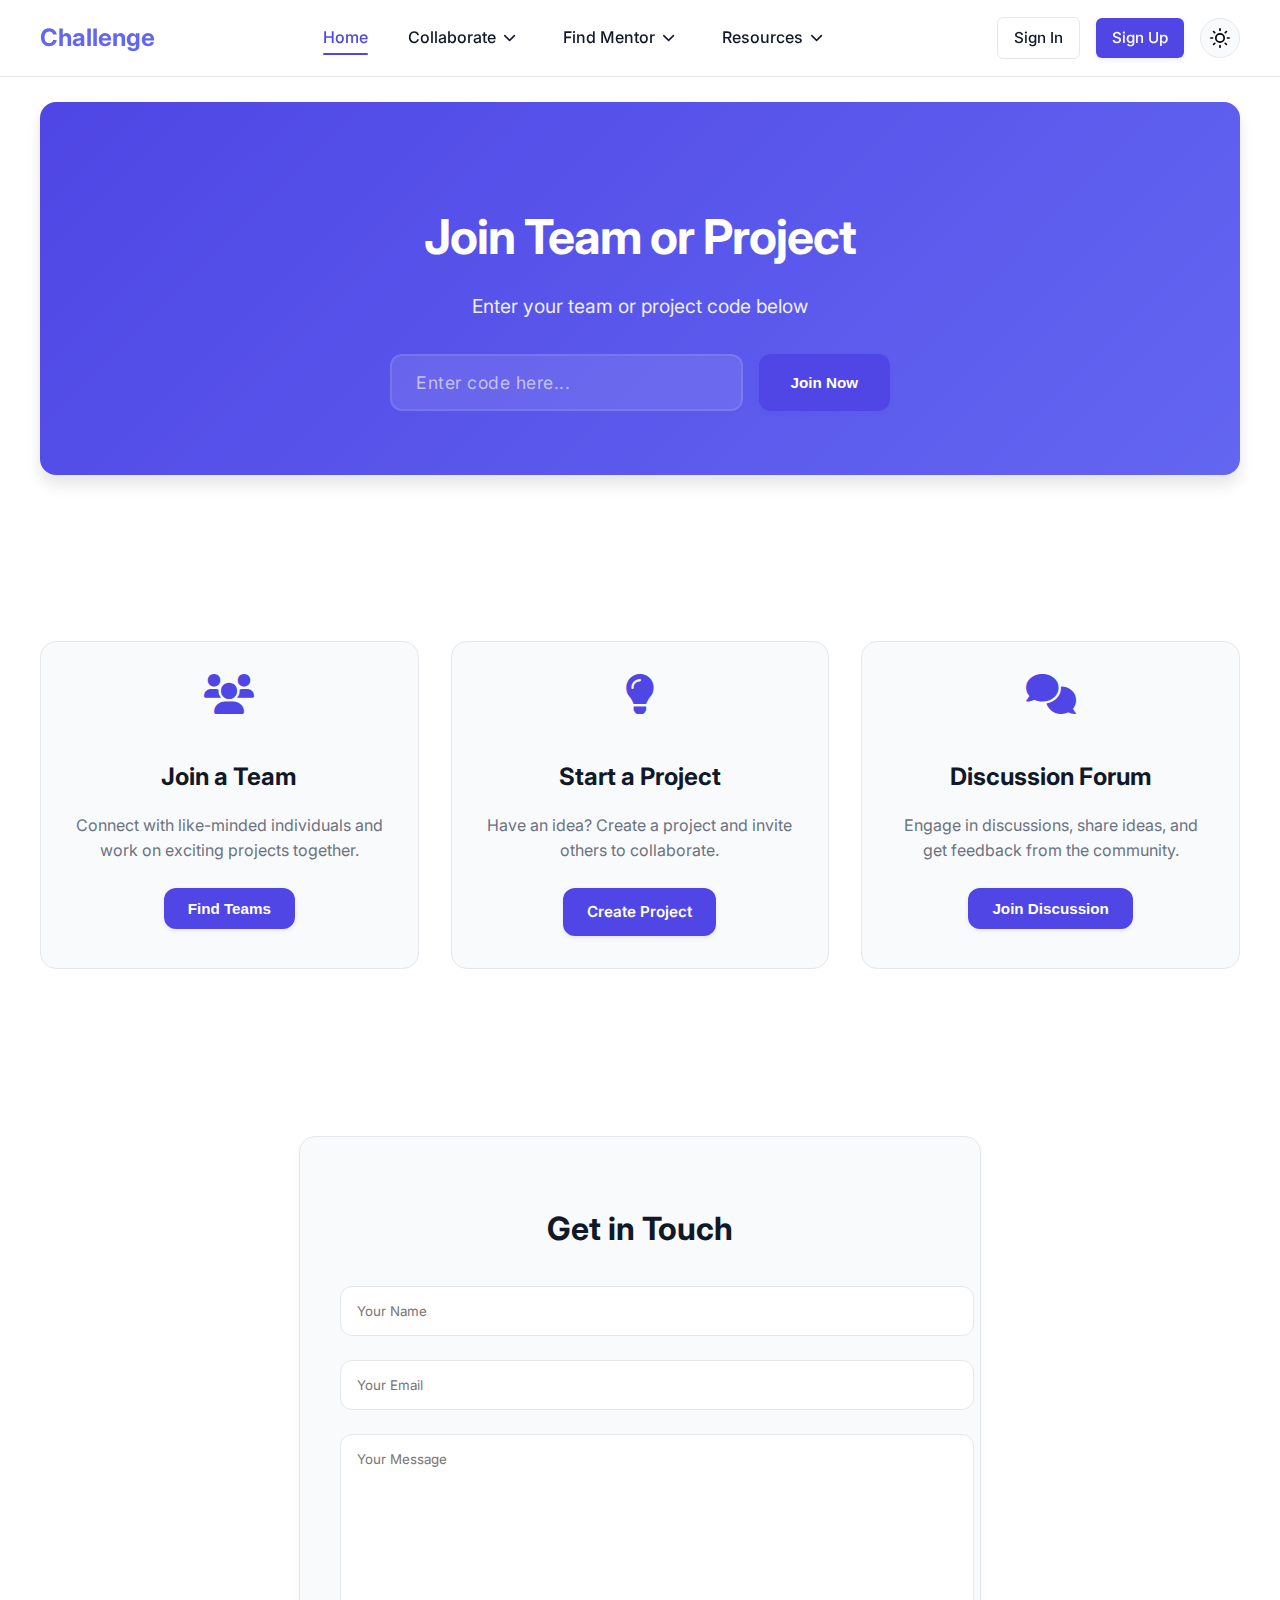
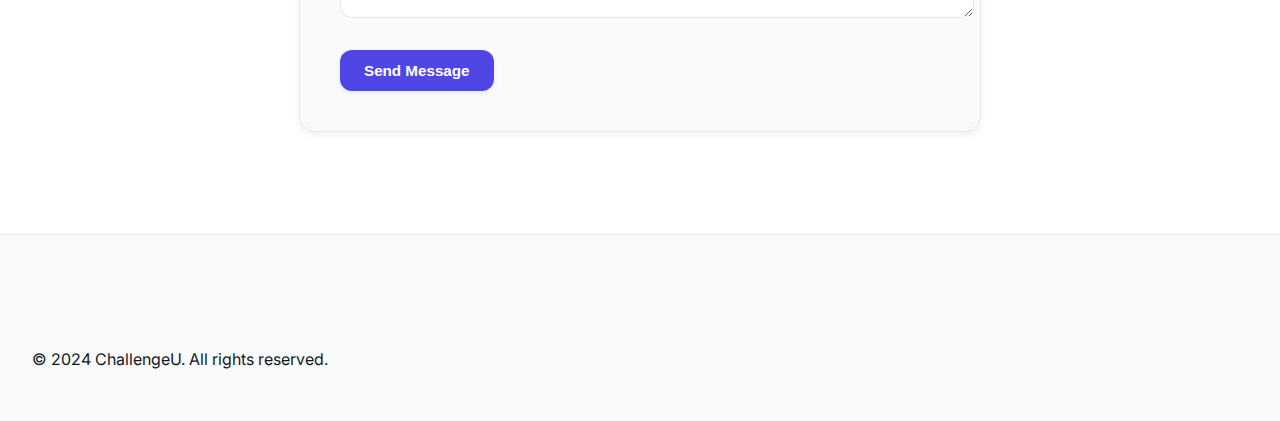
==== commit a512a3ea: "fix navigation" ====
--- a/pages/collaborate.html
+++ b/pages/collaborate.html
@@ -22,26 +22,26 @@
         <div class="nav-links">
             <a href="index.html" class="active">Home</a>
             <div class="nav-dropdown">
-                <a href="pages/collaborate.html" class="dropdown-trigger">
+                <a href="./collaborate.html" class="dropdown-trigger">
                     Collaborate
                     <i class="fas fa-chevron-down"></i>
                 </a>
                 <div class="dropdown-menu">
-                    <a href="pages/create-team.html" class="dropdown-item">
+                    <a href="./create-team.html" class="dropdown-item">
                         <i class="fas fa-plus-circle"></i>
                         <div class="dropdown-item-content">
                             <span class="dropdown-item-title">Create a Team</span>
                             <span class="item-description">Start your own team</span>
                         </div>
                     </a>
-                    <a href="pages/collaborate.html#join-team" class="dropdown-item">
+                    <a href="./join-team.html" class="dropdown-item">
                         <i class="fas fa-users"></i>
                         <div class="dropdown-item-content">
                             <span class="dropdown-item-title">Join a Team</span>
                             <span class="item-description">Find existing teams</span>
                         </div>
                     </a>
-                    <a href="pages/collaborate.html#browns-team" class="dropdown-item">
+                    <a href="#" class="dropdown-item">
                         <i class="fas fa-user-friends"></i>
                         <div class="dropdown-item-content">
                             <span class="dropdown-item-title">Browns Team</span>
@@ -51,33 +51,33 @@
                 </div>
             </div>
             <div class="nav-dropdown">
-                <a href="pages/find-mentor.html" class="dropdown-trigger">
+                <a href="./find-mentor.html" class="dropdown-trigger">
                     Find Mentor
                     <i class="fas fa-chevron-down"></i>
                 </a>
                 <div class="dropdown-menu">
-                    <a href="pages/find-mentor.html#browse" class="dropdown-item">
+                    <a href="#" class="dropdown-item">
                         <i class="fas fa-search"></i>
                         <div class="dropdown-item-content">
                             <span class="dropdown-item-title">Browse Mentors</span>
                             <span class="item-description">Find your perfect mentor</span>
                         </div>
                     </a>
-                    <a href="pages/join-as-mentor.html" class="dropdown-item">
+                    <a href="./join-as-mentor.html" class="dropdown-item">
                         <i class="fas fa-chalkboard-teacher"></i>
                         <div class="dropdown-item-content">
                             <span class="dropdown-item-title">Become a Mentor</span>
                             <span class="item-description">Share your expertise</span>
                         </div>
                     </a>
-                    <a href="pages/find-mentor.html#mentorship-programs" class="dropdown-item">
+                    <a href="#" class="dropdown-item">
                         <i class="fas fa-graduation-cap"></i>
                         <div class="dropdown-item-content">
                             <span class="dropdown-item-title">Mentorship Programs</span>
                             <span class="item-description">Structured learning paths</span>
                         </div>
                     </a>
-                    <a href="pages/find-mentor.html#success-stories" class="dropdown-item">
+                    <a href="#" class="dropdown-item">
                         <i class="fas fa-star"></i>
                         <div class="dropdown-item-content">
                             <span class="dropdown-item-title">Success Stories</span>
@@ -87,40 +87,40 @@
                 </div>
             </div>
             <div class="nav-dropdown">
-                <a href="pages/resources.html" class="dropdown-trigger">
+                <a href="./resources.html" class="dropdown-trigger">
                     Resources
                     <i class="fas fa-chevron-down"></i>
                 </a>
                 <div class="dropdown-menu">
-                    <a href="pages/resources.html#learning-paths" class="dropdown-item">
+                    <a href="#" class="dropdown-item">
                         <i class="fas fa-road"></i>
                         <div class="dropdown-item-content">
                             <span class="dropdown-item-title">Learning Paths</span>
                             <span class="item-description">Guided learning journeys</span>
                         </div>
                     </a>
-                    <a href="pages/resources.html#tutorials" class="dropdown-item">
+                    <a href="#" class="dropdown-item">
                         <i class="fas fa-book-open"></i>
                         <div class="dropdown-item-content">
                             <span class="dropdown-item-title">Tutorials</span>
                             <span class="item-description">Step-by-step guides</span>
                         </div>
                     </a>
-                    <a href="pages/resources.html#tools" class="dropdown-item">
+                    <a href="#" class="dropdown-item">
                         <i class="fas fa-tools"></i>
                         <div class="dropdown-item-content">
                             <span class="dropdown-item-title">Tools & Resources</span>
                             <span class="item-description">Helpful resources</span>
                         </div>
                     </a>
-                    <a href="pages/resources.html#articles" class="dropdown-item">
+                    <a href="#" class="dropdown-item">
                         <i class="fas fa-newspaper"></i>
                         <div class="dropdown-item-content">
                             <span class="dropdown-item-title">Articles</span>
                             <span class="item-description">Latest insights</span>
                         </div>
                     </a>
-                    <a href="pages/resources.html#community" class="dropdown-item">
+                    <a href="#" class="dropdown-item">
                         <i class="fas fa-comments"></i>
                         <div class="dropdown-item-content">
                             <span class="dropdown-item-title">Community Forum</span>
@@ -131,10 +131,10 @@
             </div>
         </div>
         <div class="auth-buttons">
-            <a href="public/sign-in.html" class="btn-secondary">Sign In</a>
-            <a href="public/sign-up.html" class="btn-primary">Sign Up</a>
+            <a href="../public/sign-in.html" class="btn-secondary">Sign In</a>
+            <a href="../public/sign-up.html" class="btn-primary">Sign Up</a>
             <button class="theme-toggle">
-                <img src="assets/icons/theme-sun.svg" alt="Theme Toggle" />
+                <img src="../assets/icons/theme-sun.svg" alt="Theme Toggle" />
             </button>
         </div>
     </div>
